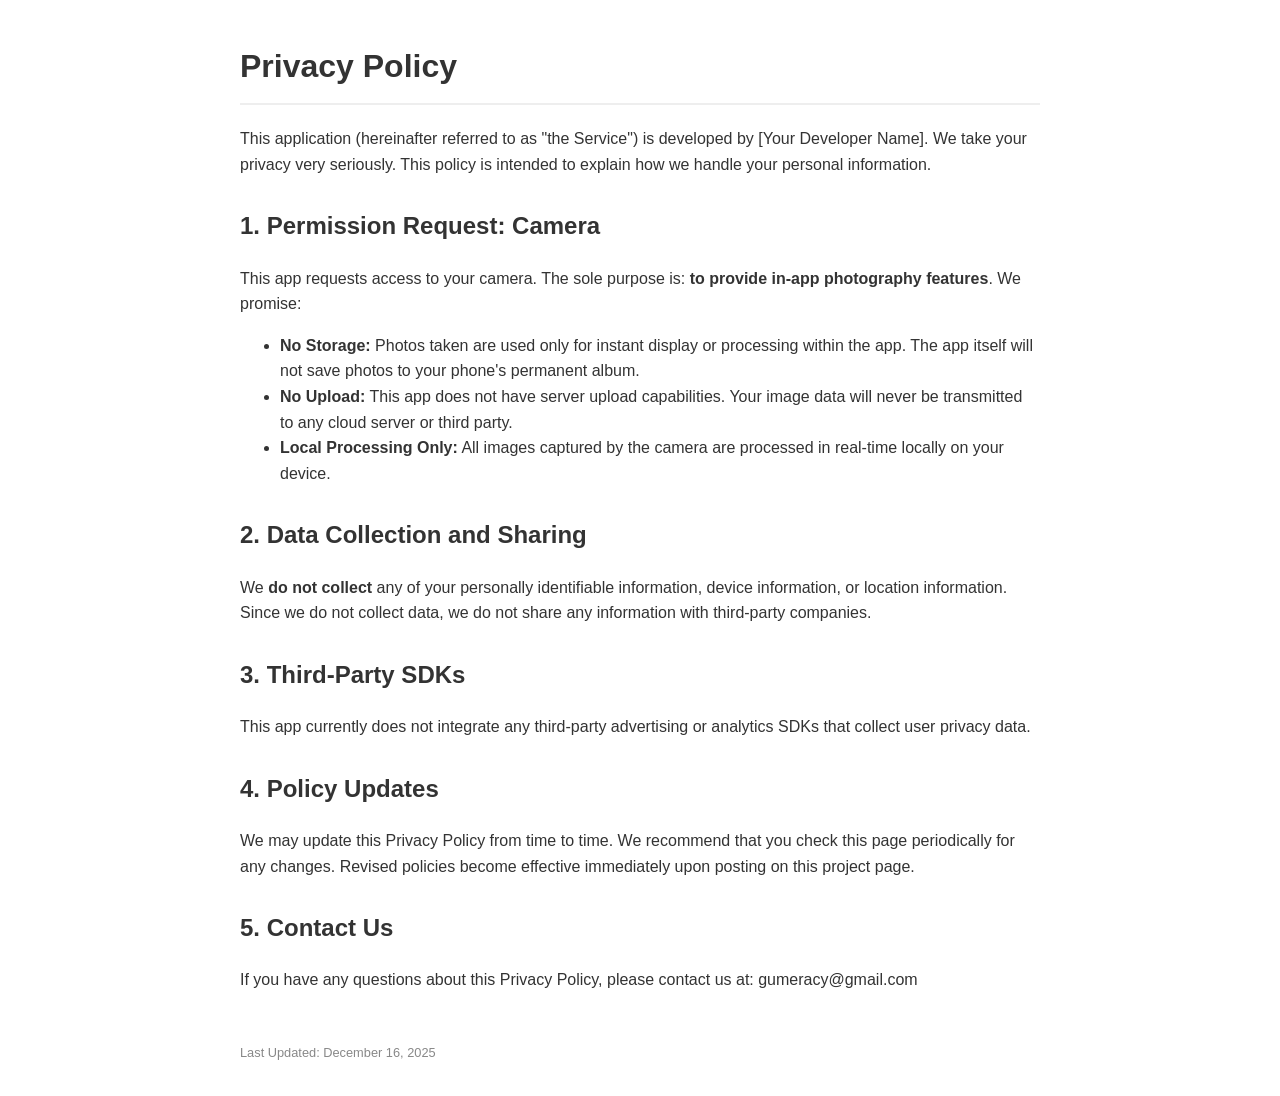
==== index.html @ b4eea62b "rename html" ====
<!DOCTYPE html>
<html lang="en">
<head>
    <meta charset="UTF-8">
    <meta name="viewport" content="width=device-width, initial-scale=1.0">
    <title>Privacy Policy - Photo Luck</title>
    <style>
        body { font-family: sans-serif; line-height: 1.6; padding: 20px; max-width: 800px; margin: 0 auto; color: #333; }
        h1 { border-bottom: 2px solid #eee; padding-bottom: 10px; }
        h2 { margin-top: 30px; }
    </style>
</head>
<body>
    <h1>Privacy Policy</h1>
    <p>This application (hereinafter referred to as "the Service") is developed by [Your Developer Name]. We take your privacy very seriously. This policy is intended to explain how we handle your personal information.</p>

    <h2>1. Permission Request: Camera</h2>
    <p>This app requests access to your camera. The sole purpose is: <strong>to provide in-app photography features</strong>. We promise:</p>
    <ul>
        <li><strong>No Storage:</strong> Photos taken are used only for instant display or processing within the app. The app itself will not save photos to your phone's permanent album.</li>
        <li><strong>No Upload:</strong> This app does not have server upload capabilities. Your image data will never be transmitted to any cloud server or third party.</li>
        <li><strong>Local Processing Only:</strong> All images captured by the camera are processed in real-time locally on your device.</li>
    </ul>

    <h2>2. Data Collection and Sharing</h2>
    <p>We <strong>do not collect</strong> any of your personally identifiable information, device information, or location information. Since we do not collect data, we do not share any information with third-party companies.</p>

    <h2>3. Third-Party SDKs</h2>
    <p>This app currently does not integrate any third-party advertising or analytics SDKs that collect user privacy data.</p>

    <h2>4. Policy Updates</h2>
    <p>We may update this Privacy Policy from time to time. We recommend that you check this page periodically for any changes. Revised policies become effective immediately upon posting on this project page.</p>

    <h2>5. Contact Us</h2>
    <p>If you have any questions about this Privacy Policy, please contact us at: gumeracy@gmail.com</p>

    <p style="margin-top: 50px; font-size: 0.8em; color: #888;">Last Updated: December 16, 2025</p>
</body>
</html>
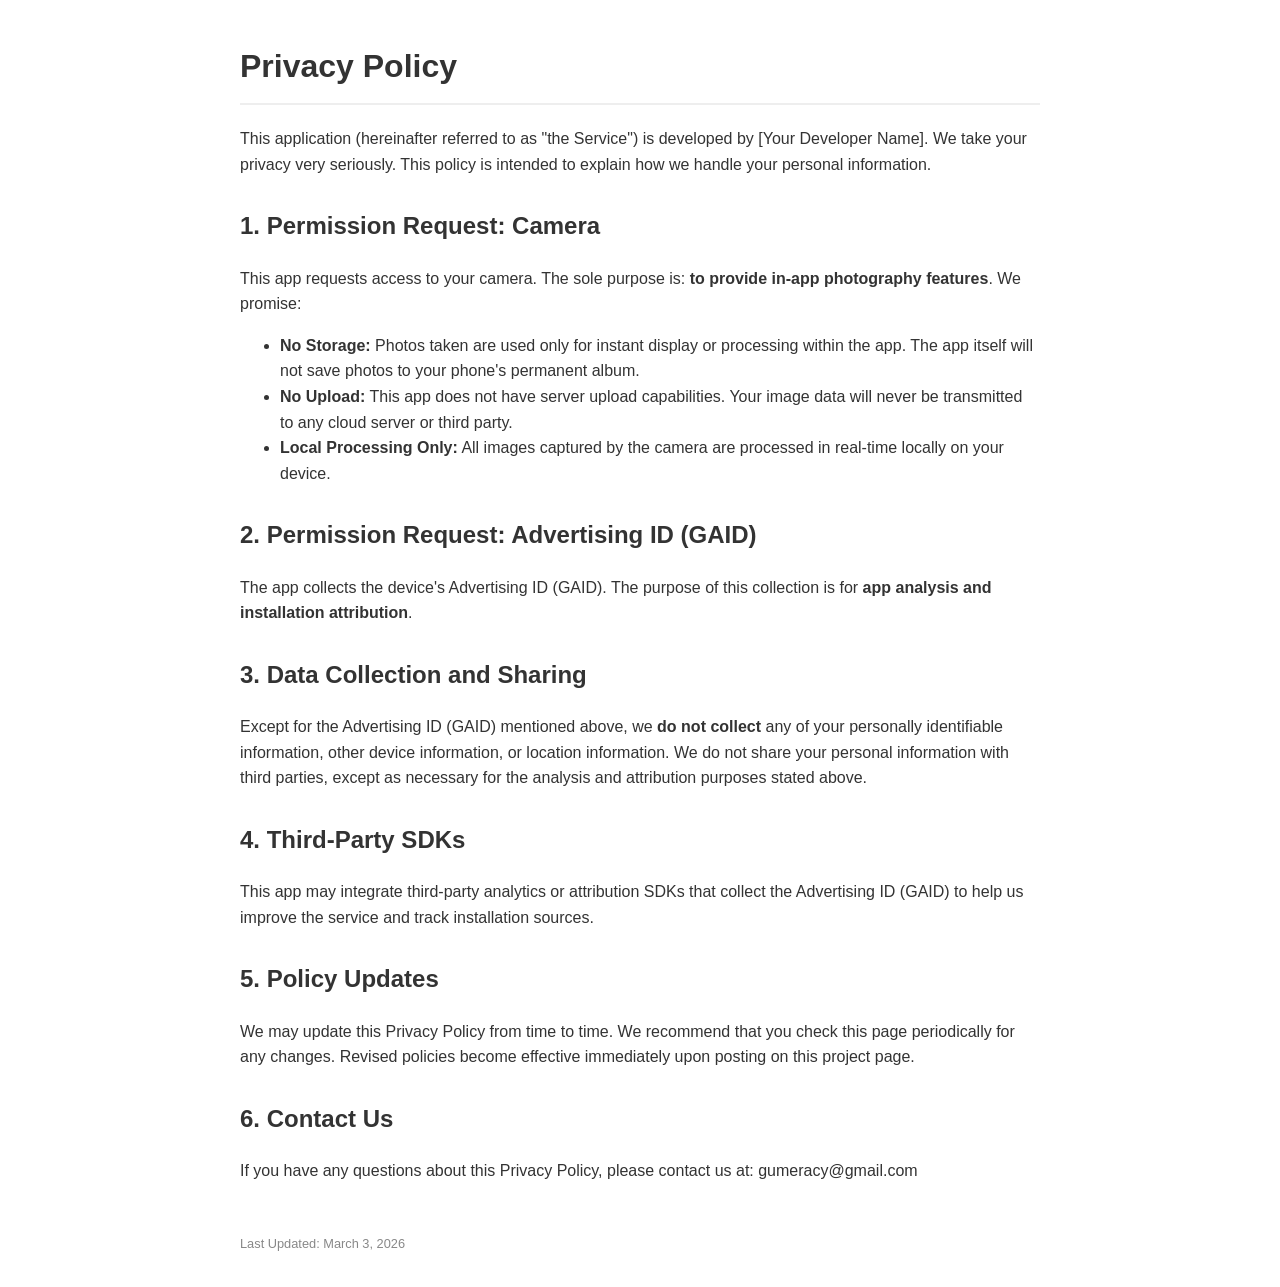
==== commit 76a7a6d9: "update permission info" ====
--- a/index.html
+++ b/index.html
@@ -22,18 +22,21 @@
         <li><strong>Local Processing Only:</strong> All images captured by the camera are processed in real-time locally on your device.</li>
     </ul>
 
-    <h2>2. Data Collection and Sharing</h2>
-    <p>We <strong>do not collect</strong> any of your personally identifiable information, device information, or location information. Since we do not collect data, we do not share any information with third-party companies.</p>
+    <h2>2. Permission Request: Advertising ID (GAID)</h2>
+    <p>The app collects the device's Advertising ID (GAID). The purpose of this collection is for <strong>app analysis and installation attribution</strong>.</p>
 
-    <h2>3. Third-Party SDKs</h2>
-    <p>This app currently does not integrate any third-party advertising or analytics SDKs that collect user privacy data.</p>
+    <h2>3. Data Collection and Sharing</h2>
+    <p>Except for the Advertising ID (GAID) mentioned above, we <strong>do not collect</strong> any of your personally identifiable information, other device information, or location information. We do not share your personal information with third parties, except as necessary for the analysis and attribution purposes stated above.</p>
 
-    <h2>4. Policy Updates</h2>
+    <h2>4. Third-Party SDKs</h2>
+    <p>This app may integrate third-party analytics or attribution SDKs that collect the Advertising ID (GAID) to help us improve the service and track installation sources.</p>
+
+    <h2>5. Policy Updates</h2>
     <p>We may update this Privacy Policy from time to time. We recommend that you check this page periodically for any changes. Revised policies become effective immediately upon posting on this project page.</p>
 
-    <h2>5. Contact Us</h2>
+    <h2>6. Contact Us</h2>
     <p>If you have any questions about this Privacy Policy, please contact us at: gumeracy@gmail.com</p>
 
-    <p style="margin-top: 50px; font-size: 0.8em; color: #888;">Last Updated: December 16, 2025</p>
+    <p style="margin-top: 50px; font-size: 0.8em; color: #888;">Last Updated: March 3, 2026</p>
 </body>
 </html>
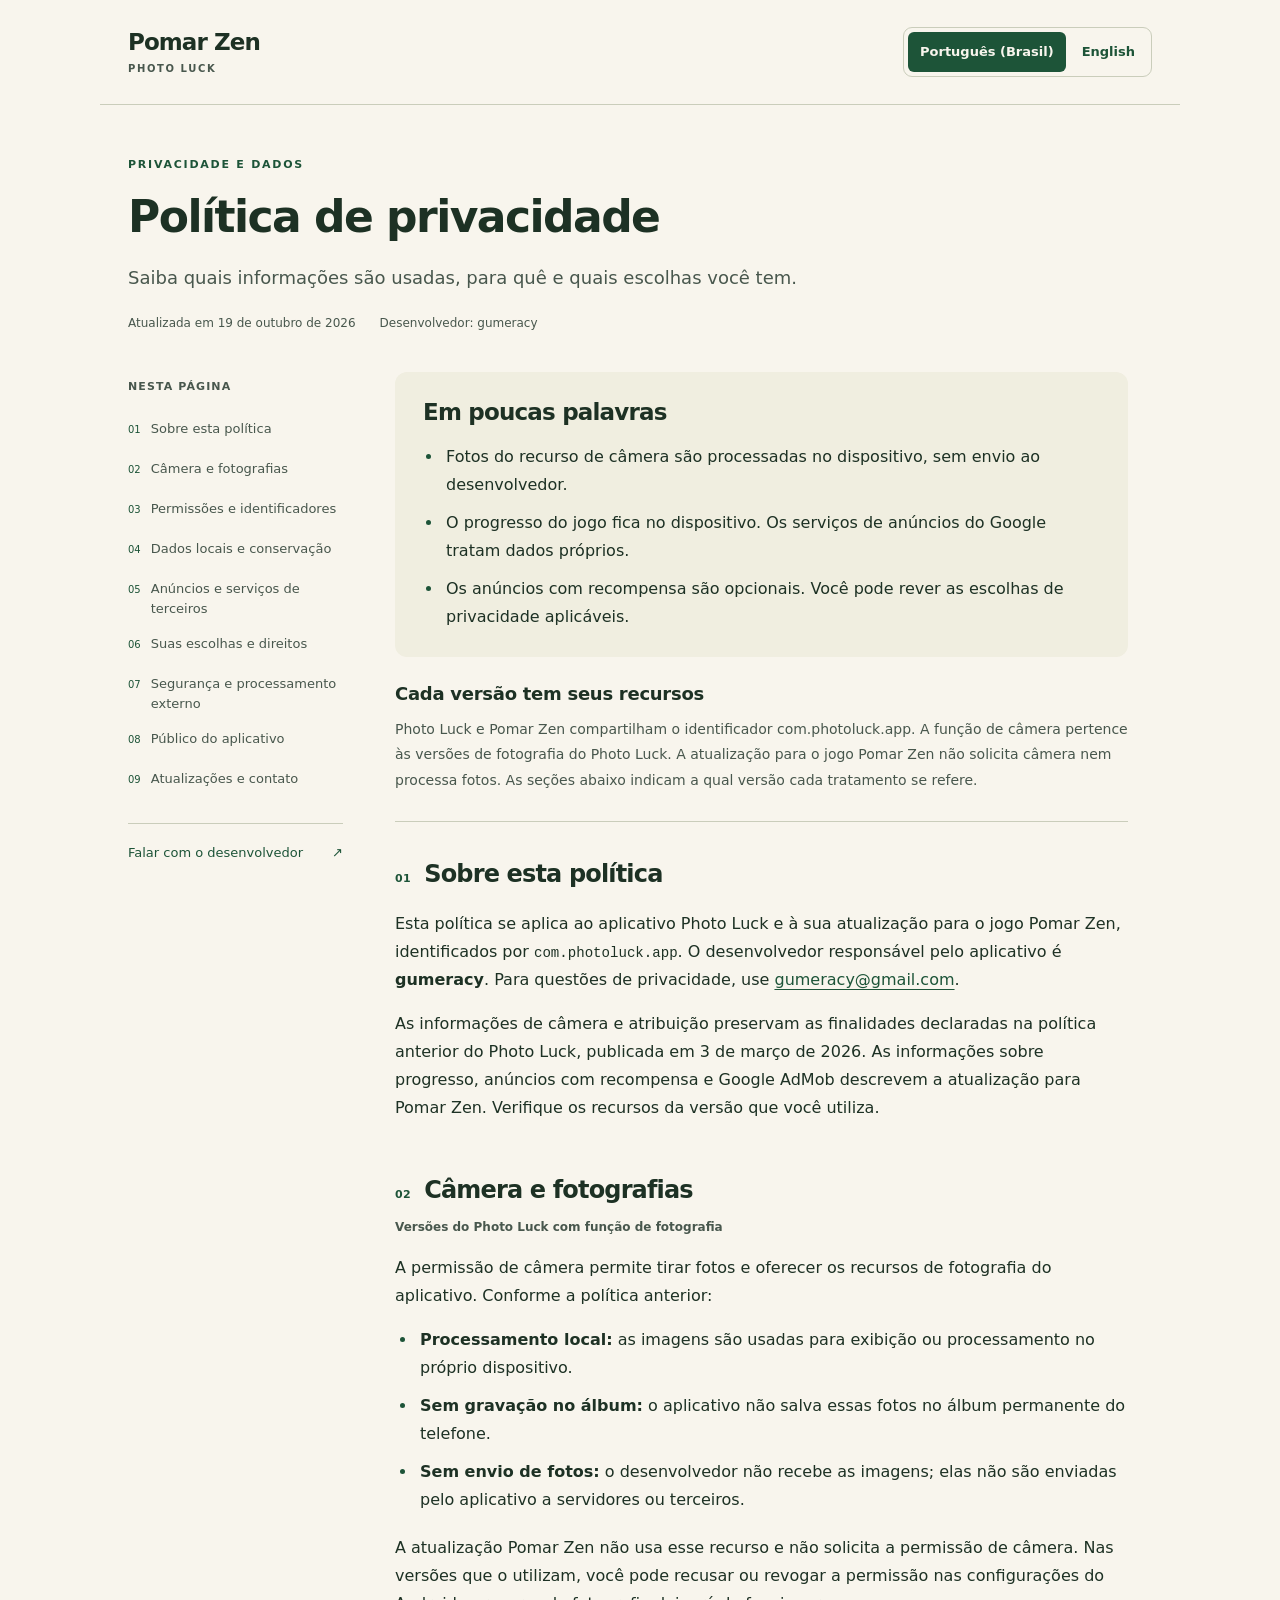
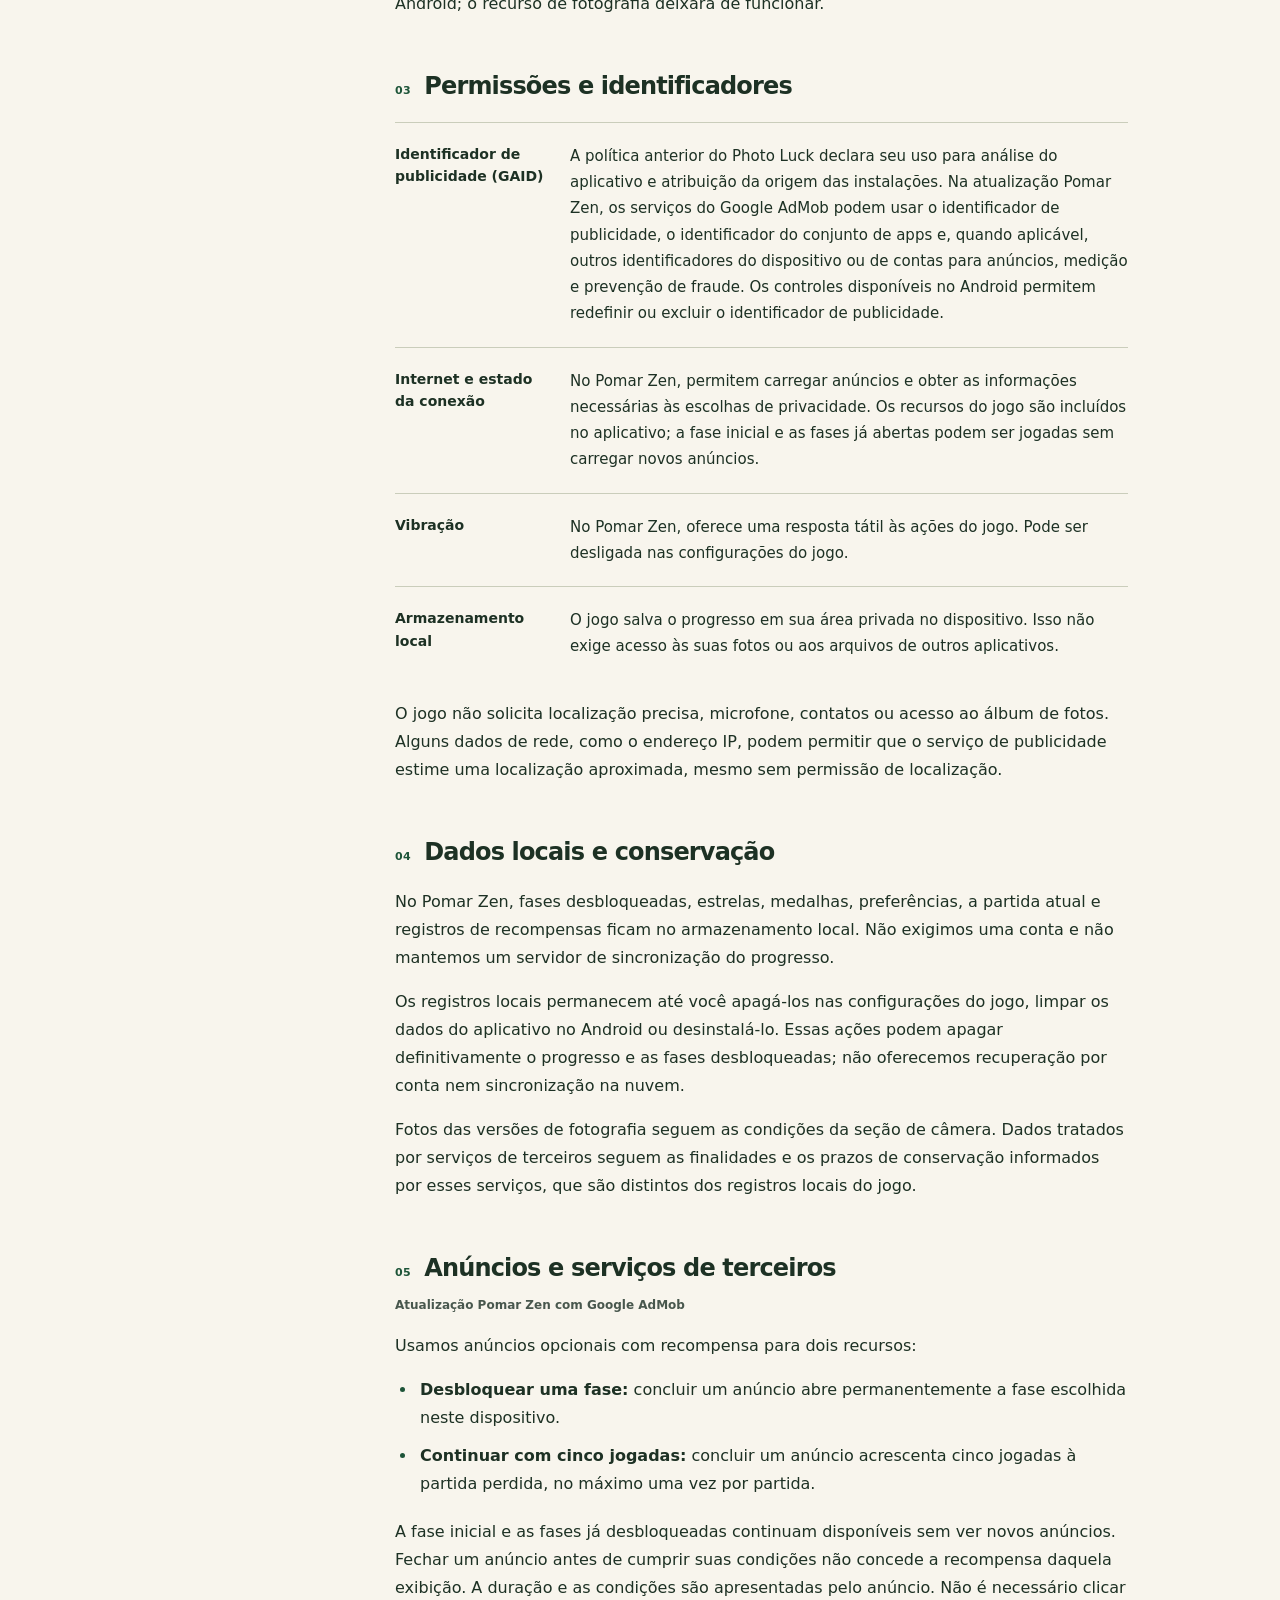
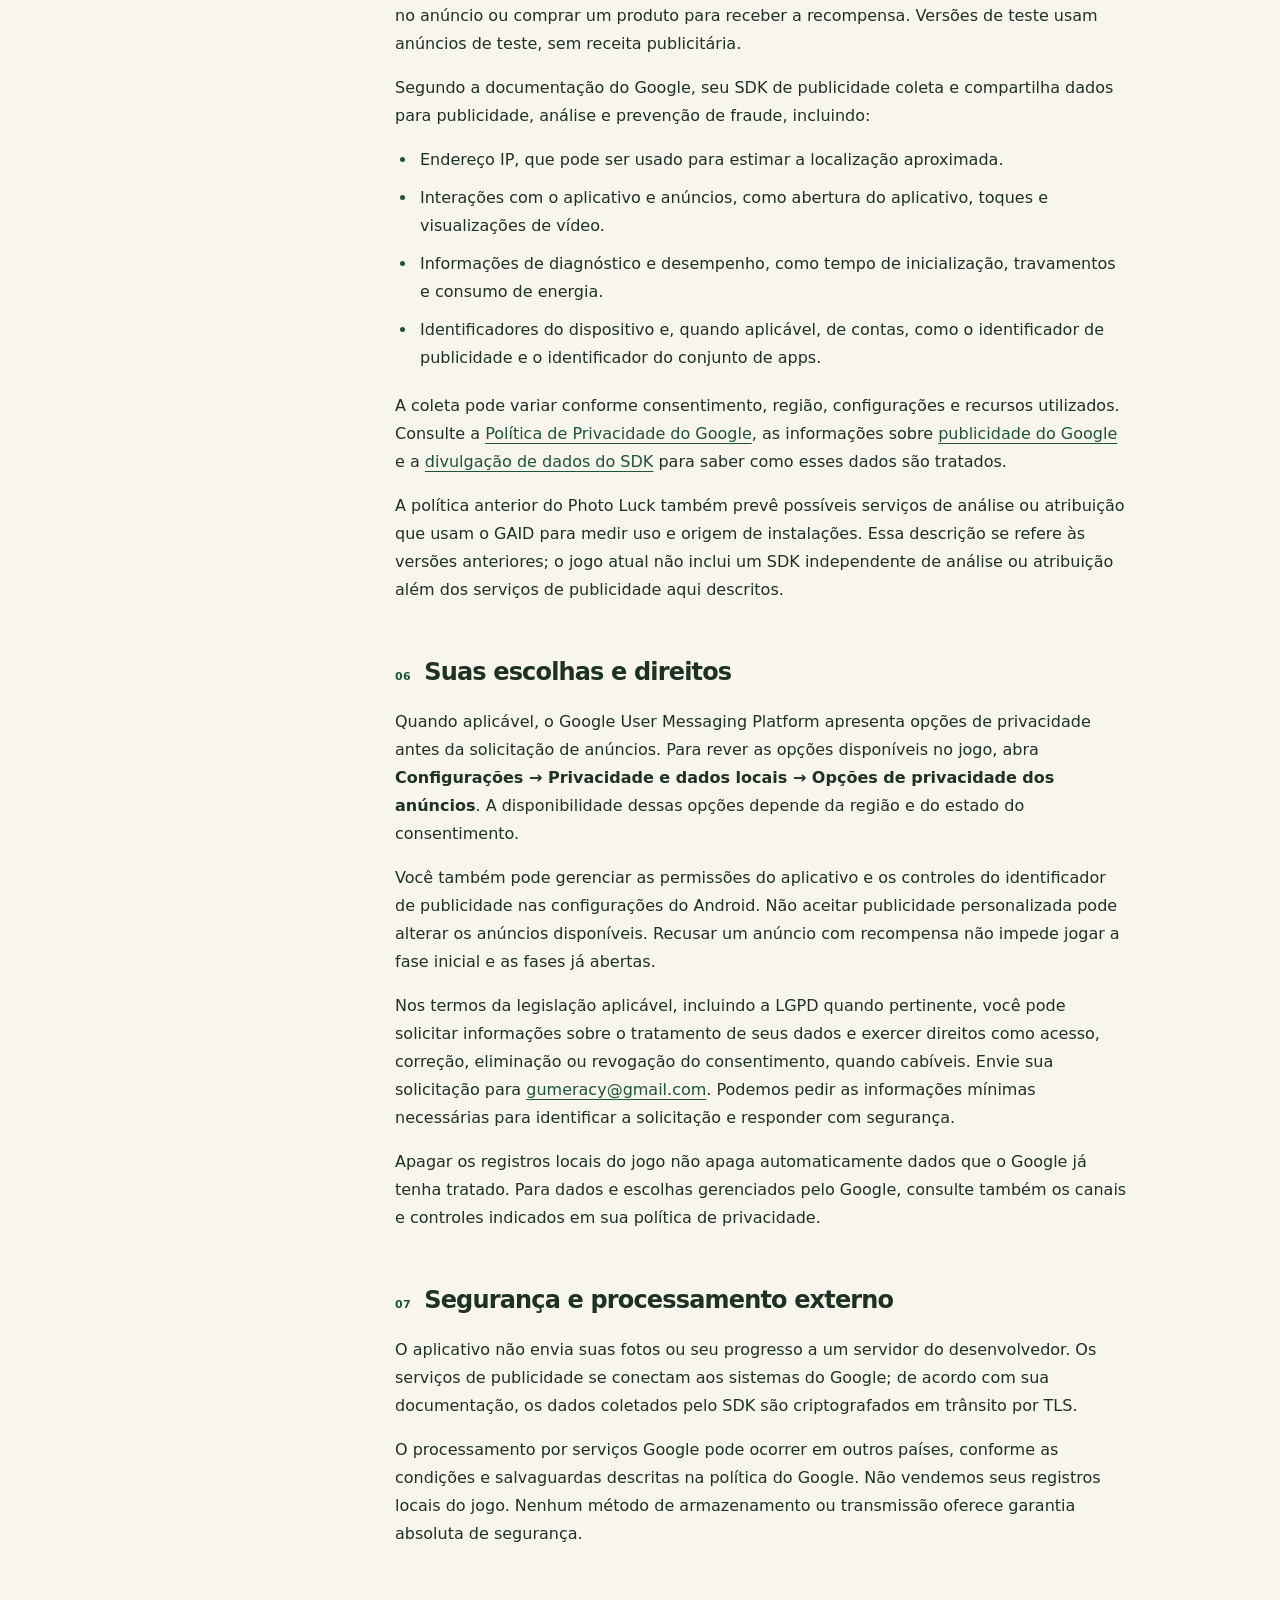
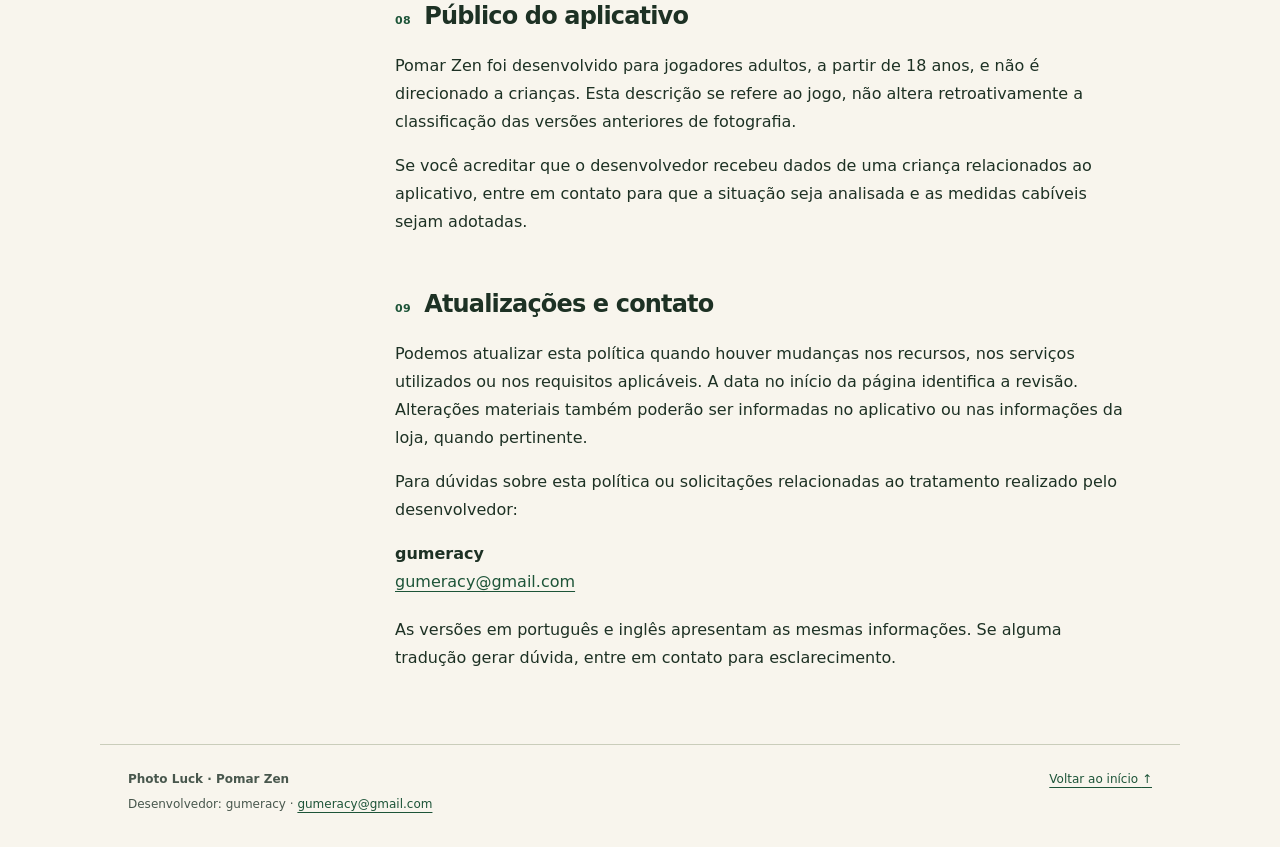
==== commit b4aa4859: "Add privacy policy and ads configuration files - Created new `app-ads.txt` file for ad configuration" ====
--- a/index.html
+++ b/index.html
@@ -1,42 +1,34 @@
-<!DOCTYPE html>
-<html lang="en">
+<!doctype html>
+<html lang="pt-BR">
 <head>
-    <meta charset="UTF-8">
-    <meta name="viewport" content="width=device-width, initial-scale=1.0">
-    <title>Privacy Policy - Photo Luck</title>
-    <style>
-        body { font-family: sans-serif; line-height: 1.6; padding: 20px; max-width: 800px; margin: 0 auto; color: #333; }
-        h1 { border-bottom: 2px solid #eee; padding-bottom: 10px; }
-        h2 { margin-top: 30px; }
-    </style>
+<meta charset="utf-8">
+<meta name="viewport" content="width=device-width, initial-scale=1">
+<meta name="description" content="Privacidade do Photo Luck e do Pomar Zen: câmera, identificadores de publicidade, anúncios com recompensa e suas escolhas.">
+<meta name="color-scheme" content="light">
+<title>Política de privacidade · Photo Luck / Pomar Zen</title>
+<link rel="alternate" hreflang="pt-BR" href="index.html">
+<link rel="alternate" hreflang="en" href="en.html">
+<link rel="alternate" hreflang="x-default" href="index.html">
+<link rel="stylesheet" href="policy.css">
 </head>
-<body>
-    <h1>Privacy Policy</h1>
-    <p>This application (hereinafter referred to as "the Service") is developed by [Your Developer Name]. We take your privacy very seriously. This policy is intended to explain how we handle your personal information.</p>
-
-    <h2>1. Permission Request: Camera</h2>
-    <p>This app requests access to your camera. The sole purpose is: <strong>to provide in-app photography features</strong>. We promise:</p>
-    <ul>
-        <li><strong>No Storage:</strong> Photos taken are used only for instant display or processing within the app. The app itself will not save photos to your phone's permanent album.</li>
-        <li><strong>No Upload:</strong> This app does not have server upload capabilities. Your image data will never be transmitted to any cloud server or third party.</li>
-        <li><strong>Local Processing Only:</strong> All images captured by the camera are processed in real-time locally on your device.</li>
-    </ul>
-
-    <h2>2. Permission Request: Advertising ID (GAID)</h2>
-    <p>The app collects the device's Advertising ID (GAID). The purpose of this collection is for <strong>app analysis and installation attribution</strong>.</p>
-
-    <h2>3. Data Collection and Sharing</h2>
-    <p>Except for the Advertising ID (GAID) mentioned above, we <strong>do not collect</strong> any of your personally identifiable information, other device information, or location information. We do not share your personal information with third parties, except as necessary for the analysis and attribution purposes stated above.</p>
-
-    <h2>4. Third-Party SDKs</h2>
-    <p>This app may integrate third-party analytics or attribution SDKs that collect the Advertising ID (GAID) to help us improve the service and track installation sources.</p>
-
-    <h2>5. Policy Updates</h2>
-    <p>We may update this Privacy Policy from time to time. We recommend that you check this page periodically for any changes. Revised policies become effective immediately upon posting on this project page.</p>
-
-    <h2>6. Contact Us</h2>
-    <p>If you have any questions about this Privacy Policy, please contact us at: gumeracy@gmail.com</p>
-
-    <p style="margin-top: 50px; font-size: 0.8em; color: #888;">Last Updated: March 3, 2026</p>
+<body id="inicio">
+<a class="skip-link" href="#conteudo">Ir para o conteúdo</a>
+<header class="site-header"><a class="brand" href="index.html">Pomar Zen<span>PHOTO LUCK</span></a><nav class="language-switch" aria-label="Idioma da página"><a href="index.html" lang="pt-BR" hreflang="pt-BR" aria-current="page">Português (Brasil)</a><a href="en.html" lang="en" hreflang="en">English</a></nav></header>
+<main id="conteudo" tabindex="-1">
+<div class="page-heading"><p class="eyebrow">PRIVACIDADE E DADOS</p><h1>Política de privacidade</h1><p class="intro">Saiba quais informações são usadas, para quê e quais escolhas você tem.</p><p class="revision"><time datetime="2026-10-19">Atualizada em 19 de outubro de 2026</time><span>Desenvolvedor: gumeracy</span></p></div>
+<div class="reading-layout"><aside class="contents"><nav aria-label="Nesta página"><p class="contents-title">Nesta página</p><a href="#sobre"><span>01</span>Sobre esta política</a><a href="#camera"><span>02</span>Câmera e fotografias</a><a href="#permissoes"><span>03</span>Permissões e identificadores</a><a href="#dados"><span>04</span>Dados locais e conservação</a><a href="#anuncios"><span>05</span>Anúncios e serviços de terceiros</a><a href="#escolhas"><span>06</span>Suas escolhas e direitos</a><a href="#seguranca"><span>07</span>Segurança e processamento externo</a><a href="#publico"><span>08</span>Público do aplicativo</a><a href="#contato"><span>09</span>Atualizações e contato</a></nav><a class="contact-link" href="mailto:gumeracy@gmail.com">Falar com o desenvolvedor <span aria-hidden="true">↗</span></a></aside>
+<article class="policy" aria-label="Política de privacidade"><div class="summary"><h2>Em poucas palavras</h2><ul><li>Fotos do recurso de câmera são processadas no dispositivo, sem envio ao desenvolvedor.</li><li>O progresso do jogo fica no dispositivo. Os serviços de anúncios do Google tratam dados próprios.</li><li>Os anúncios com recompensa são opcionais. Você pode rever as escolhas de privacidade aplicáveis.</li></ul></div><div class="version-note"><h2>Cada versão tem seus recursos</h2><p>Photo Luck e Pomar Zen compartilham o identificador com.photoluck.app. A função de câmera pertence às versões de fotografia do Photo Luck. A atualização para o jogo Pomar Zen não solicita câmera nem processa fotos. As seções abaixo indicam a qual versão cada tratamento se refere.</p></div>
+<section id="sobre" aria-labelledby="sobre-title"><h2 id="sobre-title"><span class="section-number">01</span>Sobre esta política</h2><p>Esta política se aplica ao aplicativo Photo Luck e à sua atualização para o jogo Pomar Zen, identificados por <code>com.photoluck.app</code>. O desenvolvedor responsável pelo aplicativo é <strong>gumeracy</strong>. Para questões de privacidade, use <a href="mailto:gumeracy@gmail.com">gumeracy@gmail.com</a>.</p><p>As informações de câmera e atribuição preservam as finalidades declaradas na política anterior do Photo Luck, publicada em 3 de março de 2026. As informações sobre progresso, anúncios com recompensa e Google AdMob descrevem a atualização para Pomar Zen. Verifique os recursos da versão que você utiliza.</p></section>
+<section id="camera" aria-labelledby="camera-title"><h2 id="camera-title"><span class="section-number">02</span>Câmera e fotografias</h2><p class="section-note">Versões do Photo Luck com função de fotografia</p><p>A permissão de câmera permite tirar fotos e oferecer os recursos de fotografia do aplicativo. Conforme a política anterior:</p><ul><li><strong>Processamento local:</strong> as imagens são usadas para exibição ou processamento no próprio dispositivo.</li><li><strong>Sem gravação no álbum:</strong> o aplicativo não salva essas fotos no álbum permanente do telefone.</li><li><strong>Sem envio de fotos:</strong> o desenvolvedor não recebe as imagens; elas não são enviadas pelo aplicativo a servidores ou terceiros.</li></ul><p>A atualização Pomar Zen não usa esse recurso e não solicita a permissão de câmera. Nas versões que o utilizam, você pode recusar ou revogar a permissão nas configurações do Android; o recurso de fotografia deixará de funcionar.</p></section>
+<section id="permissoes" aria-labelledby="permissoes-title"><h2 id="permissoes-title"><span class="section-number">03</span>Permissões e identificadores</h2><dl class="permission-list"><div><dt>Identificador de publicidade (GAID)</dt><dd>A política anterior do Photo Luck declara seu uso para análise do aplicativo e atribuição da origem das instalações. Na atualização Pomar Zen, os serviços do Google AdMob podem usar o identificador de publicidade, o identificador do conjunto de apps e, quando aplicável, outros identificadores do dispositivo ou de contas para anúncios, medição e prevenção de fraude. Os controles disponíveis no Android permitem redefinir ou excluir o identificador de publicidade.</dd></div><div><dt>Internet e estado da conexão</dt><dd>No Pomar Zen, permitem carregar anúncios e obter as informações necessárias às escolhas de privacidade. Os recursos do jogo são incluídos no aplicativo; a fase inicial e as fases já abertas podem ser jogadas sem carregar novos anúncios.</dd></div><div><dt>Vibração</dt><dd>No Pomar Zen, oferece uma resposta tátil às ações do jogo. Pode ser desligada nas configurações do jogo.</dd></div><div><dt>Armazenamento local</dt><dd>O jogo salva o progresso em sua área privada no dispositivo. Isso não exige acesso às suas fotos ou aos arquivos de outros aplicativos.</dd></div></dl><p>O jogo não solicita localização precisa, microfone, contatos ou acesso ao álbum de fotos. Alguns dados de rede, como o endereço IP, podem permitir que o serviço de publicidade estime uma localização aproximada, mesmo sem permissão de localização.</p></section>
+<section id="dados" aria-labelledby="dados-title"><h2 id="dados-title"><span class="section-number">04</span>Dados locais e conservação</h2><p>No Pomar Zen, fases desbloqueadas, estrelas, medalhas, preferências, a partida atual e registros de recompensas ficam no armazenamento local. Não exigimos uma conta e não mantemos um servidor de sincronização do progresso.</p><p>Os registros locais permanecem até você apagá-los nas configurações do jogo, limpar os dados do aplicativo no Android ou desinstalá-lo. Essas ações podem apagar definitivamente o progresso e as fases desbloqueadas; não oferecemos recuperação por conta nem sincronização na nuvem.</p><p>Fotos das versões de fotografia seguem as condições da seção de câmera. Dados tratados por serviços de terceiros seguem as finalidades e os prazos de conservação informados por esses serviços, que são distintos dos registros locais do jogo.</p></section>
+<section id="anuncios" aria-labelledby="anuncios-title"><h2 id="anuncios-title"><span class="section-number">05</span>Anúncios e serviços de terceiros</h2><p class="section-note">Atualização Pomar Zen com Google AdMob</p><p>Usamos anúncios opcionais com recompensa para dois recursos:</p><ul><li><strong>Desbloquear uma fase:</strong> concluir um anúncio abre permanentemente a fase escolhida neste dispositivo.</li><li><strong>Continuar com cinco jogadas:</strong> concluir um anúncio acrescenta cinco jogadas à partida perdida, no máximo uma vez por partida.</li></ul><p>A fase inicial e as fases já desbloqueadas continuam disponíveis sem ver novos anúncios. Fechar um anúncio antes de cumprir suas condições não concede a recompensa daquela exibição. A duração e as condições são apresentadas pelo anúncio. Não é necessário clicar no anúncio ou comprar um produto para receber a recompensa. Versões de teste usam anúncios de teste, sem receita publicitária.</p><p>Segundo a documentação do Google, seu SDK de publicidade coleta e compartilha dados para publicidade, análise e prevenção de fraude, incluindo:</p><ul><li>Endereço IP, que pode ser usado para estimar a localização aproximada.</li><li>Interações com o aplicativo e anúncios, como abertura do aplicativo, toques e visualizações de vídeo.</li><li>Informações de diagnóstico e desempenho, como tempo de inicialização, travamentos e consumo de energia.</li><li>Identificadores do dispositivo e, quando aplicável, de contas, como o identificador de publicidade e o identificador do conjunto de apps.</li></ul><p>A coleta pode variar conforme consentimento, região, configurações e recursos utilizados. Consulte a <a href="https://policies.google.com/privacy">Política de Privacidade do Google</a>, as informações sobre <a href="https://policies.google.com/technologies/ads">publicidade do Google</a> e a <a href="https://developers.google.com/admob/android/next-gen/privacy/play-data-disclosure">divulgação de dados do SDK</a> para saber como esses dados são tratados.</p><p>A política anterior do Photo Luck também prevê possíveis serviços de análise ou atribuição que usam o GAID para medir uso e origem de instalações. Essa descrição se refere às versões anteriores; o jogo atual não inclui um SDK independente de análise ou atribuição além dos serviços de publicidade aqui descritos.</p></section>
+<section id="escolhas" aria-labelledby="escolhas-title"><h2 id="escolhas-title"><span class="section-number">06</span>Suas escolhas e direitos</h2><p>Quando aplicável, o Google User Messaging Platform apresenta opções de privacidade antes da solicitação de anúncios. Para rever as opções disponíveis no jogo, abra <strong>Configurações → Privacidade e dados locais → Opções de privacidade dos anúncios</strong>. A disponibilidade dessas opções depende da região e do estado do consentimento.</p><p>Você também pode gerenciar as permissões do aplicativo e os controles do identificador de publicidade nas configurações do Android. Não aceitar publicidade personalizada pode alterar os anúncios disponíveis. Recusar um anúncio com recompensa não impede jogar a fase inicial e as fases já abertas.</p><p>Nos termos da legislação aplicável, incluindo a LGPD quando pertinente, você pode solicitar informações sobre o tratamento de seus dados e exercer direitos como acesso, correção, eliminação ou revogação do consentimento, quando cabíveis. Envie sua solicitação para <a href="mailto:gumeracy@gmail.com">gumeracy@gmail.com</a>. Podemos pedir as informações mínimas necessárias para identificar a solicitação e responder com segurança.</p><p>Apagar os registros locais do jogo não apaga automaticamente dados que o Google já tenha tratado. Para dados e escolhas gerenciados pelo Google, consulte também os canais e controles indicados em sua política de privacidade.</p></section>
+<section id="seguranca" aria-labelledby="seguranca-title"><h2 id="seguranca-title"><span class="section-number">07</span>Segurança e processamento externo</h2><p>O aplicativo não envia suas fotos ou seu progresso a um servidor do desenvolvedor. Os serviços de publicidade se conectam aos sistemas do Google; de acordo com sua documentação, os dados coletados pelo SDK são criptografados em trânsito por TLS.</p><p>O processamento por serviços Google pode ocorrer em outros países, conforme as condições e salvaguardas descritas na política do Google. Não vendemos seus registros locais do jogo. Nenhum método de armazenamento ou transmissão oferece garantia absoluta de segurança.</p></section>
+<section id="publico" aria-labelledby="publico-title"><h2 id="publico-title"><span class="section-number">08</span>Público do aplicativo</h2><p>Pomar Zen foi desenvolvido para jogadores adultos, a partir de 18 anos, e não é direcionado a crianças. Esta descrição se refere ao jogo, não altera retroativamente a classificação das versões anteriores de fotografia.</p><p>Se você acreditar que o desenvolvedor recebeu dados de uma criança relacionados ao aplicativo, entre em contato para que a situação seja analisada e as medidas cabíveis sejam adotadas.</p></section>
+<section id="contato" aria-labelledby="contato-title"><h2 id="contato-title"><span class="section-number">09</span>Atualizações e contato</h2><p>Podemos atualizar esta política quando houver mudanças nos recursos, nos serviços utilizados ou nos requisitos aplicáveis. A data no início da página identifica a revisão. Alterações materiais também poderão ser informadas no aplicativo ou nas informações da loja, quando pertinente.</p><p>Para dúvidas sobre esta política ou solicitações relacionadas ao tratamento realizado pelo desenvolvedor:</p><address><strong>gumeracy</strong><br><a href="mailto:gumeracy@gmail.com">gumeracy@gmail.com</a></address><p>As versões em português e inglês apresentam as mesmas informações. Se alguma tradução gerar dúvida, entre em contato para esclarecimento.</p></section>
+</article></div>
+</main>
+<footer class="site-footer"><div><strong>Photo Luck · Pomar Zen</strong><span>Desenvolvedor: gumeracy · <a href="mailto:gumeracy@gmail.com">gumeracy@gmail.com</a></span></div><a href="#inicio">Voltar ao início <span aria-hidden="true">↑</span></a></footer>
 </body>
 </html>
--- a/policy.css
+++ b/policy.css
@@ -0,0 +1,12 @@
+:root{--paper:oklch(97% .011 91);--surface:oklch(94.6% .018 100);--ink:oklch(29% .035 155);--muted:oklch(44% .025 155);--green:oklch(40% .075 158);--line:oklch(84% .024 115);--focus:oklch(49% .10 158);--radius:12px;--page:1080px;color-scheme:light;font-family:-apple-system,BlinkMacSystemFont,"Segoe UI",system-ui,sans-serif;color:var(--ink);background:var(--paper);font-synthesis:none}
+*{box-sizing:border-box}body{margin:0;font-size:16px;line-height:1.75}a{color:var(--green);text-underline-offset:4px;text-decoration-thickness:1px}a:hover{text-decoration-thickness:2px}a:active{color:var(--ink)}a:focus-visible{outline:3px solid var(--focus);outline-offset:5px;border-radius:3px}p{margin:0 0 16px}ul{padding-left:22px;margin:12px 0 20px}li{padding-left:3px;margin-bottom:10px}li::marker{color:var(--green)}strong{font-weight:650}code{font-family:ui-monospace,SFMono-Regular,Consolas,monospace;font-size:.88em;overflow-wrap:anywhere}address{font-style:normal;margin:16px 0 20px}h1,h2{font-weight:650;letter-spacing:-.035em;line-height:1.25;margin:0}
+.skip-link{position:fixed;top:12px;left:16px;padding:10px 16px;background:var(--surface);transform:translateY(-150%);z-index:10}.skip-link:focus{transform:translateY(0)}
+.site-header,.site-footer,main{max-width:var(--page);margin:0 auto;padding-inline:28px}.site-header{display:flex;align-items:center;justify-content:space-between;gap:24px;padding-top:27px;padding-bottom:27px;border-bottom:1px solid var(--line)}.brand{display:flex;flex-direction:column;color:var(--ink);font-size:23px;font-weight:650;line-height:1.1;letter-spacing:-.04em;text-decoration:none}.brand span{margin-top:7px;font-size:10px;font-weight:550;letter-spacing:.16em;color:var(--muted)}.language-switch{display:flex;flex-wrap:wrap;gap:4px;padding:4px;border:1px solid var(--line);border-radius:9px}.language-switch a{font-size:13px;font-weight:550;text-decoration:none;padding:7px 12px;border-radius:6px;min-height:40px;display:flex;align-items:center}.language-switch a[aria-current]{background:var(--green);color:var(--paper)}.language-switch a:not([aria-current]):hover{background:var(--surface)}
+.page-heading{padding:50px 0 38px;max-width:740px}.eyebrow{font-size:11px;font-weight:650;letter-spacing:.16em;color:var(--green);margin-bottom:15px}h1{font-size:44px}.intro{color:var(--muted);font-size:18px;line-height:1.6;margin:20px 0}.revision{display:flex;flex-wrap:wrap;gap:5px 24px;font-size:12px;color:var(--muted);margin:0}
+.reading-layout{display:grid;grid-template-columns:215px minmax(0,1fr);gap:52px;padding-bottom:56px;align-items:start}.contents{position:sticky;top:24px;padding-top:5px}.contents-title{font-size:11px;text-transform:uppercase;letter-spacing:.10em;font-weight:650;margin-bottom:15px;color:var(--muted)}.contents nav>a{display:flex;align-items:baseline;gap:10px;padding:8px 0;color:var(--muted);text-decoration:none;font-size:13px;line-height:1.5;min-height:40px}.contents nav>a:hover{color:var(--green);text-decoration:underline}.contents nav>a span{font-size:10px;font-variant-numeric:tabular-nums;color:var(--green);flex-shrink:0}.contact-link{display:flex;justify-content:space-between;font-size:13px;margin-top:22px;padding-top:18px;border-top:1px solid var(--line);text-decoration:none}
+.policy{min-width:0;max-width:72ch}.summary{padding:26px 28px;background:var(--surface);border-radius:var(--radius)}.summary h2{font-size:23px;margin-bottom:16px}.summary ul{margin:0;padding-left:20px}.summary li:last-child{margin-bottom:0}.version-note{padding:26px 0 28px;border-bottom:1px solid var(--line)}.version-note h2{font-size:18px;letter-spacing:-.015em;margin-bottom:12px}.version-note p{margin:0;color:var(--muted);font-size:14px;line-height:1.8}.policy section{padding-top:37px;scroll-margin-top:22px}.policy section+section{margin-top:10px}.policy section h2{display:flex;align-items:baseline;gap:13px;font-size:24px;margin-bottom:21px}.section-number{font-size:11px;letter-spacing:.04em;color:var(--green);font-variant-numeric:tabular-nums;flex-shrink:0}.section-note{font-size:12px;color:var(--muted);font-weight:600;margin-top:-9px}.permission-list{margin:0 0 20px}.permission-list>div{display:grid;grid-template-columns:155px minmax(0,1fr);gap:20px;padding:20px 0;border-top:1px solid var(--line)}.permission-list dt{font-size:14px;font-weight:650;line-height:1.6}.permission-list dd{margin:0;font-size:15px;line-height:1.75}
+.site-footer{display:flex;justify-content:space-between;gap:24px;border-top:1px solid var(--line);padding-top:24px;padding-bottom:32px;font-size:12px;color:var(--muted)}.site-footer div{display:flex;flex-direction:column;gap:4px}.site-footer> a{flex-shrink:0}
+@media(max-width:820px){.reading-layout{grid-template-columns:175px minmax(0,1fr);gap:28px}.permission-list>div{grid-template-columns:1fr;gap:8px}.contents nav>a{font-size:12px}.page-heading{padding-top:40px}h1{font-size:38px}}
+@media(max-width:620px){.site-header,.site-footer,main{padding-inline:20px}.site-header{padding-top:20px;padding-bottom:20px;align-items:start;gap:12px}.brand{font-size:21px}.language-switch{gap:0;padding:3px}.language-switch a{font-size:11px;padding:5px 8px;min-height:36px}.brand span{font-size:9px}.page-heading{padding:34px 0 26px}h1{font-size:32px}.intro{font-size:16px;margin:15px 0}.revision{font-size:11px;flex-direction:column;gap:3px}.reading-layout{display:flex;flex-direction:column;gap:26px;padding-bottom:34px}.contents{position:static;width:100%;padding:0 0 20px;border-bottom:1px solid var(--line)}.contents nav{display:grid;grid-template-columns:1fr 1fr;column-gap:20px}.contents-title{grid-column:1/-1;margin-bottom:8px}.contents nav>a{padding:5px 0;min-height:38px;gap:7px}.contact-link{display:none}.summary{padding:22px 20px}.summary h2{font-size:21px}.policy section h2{font-size:22px;gap:10px}.policy section{padding-top:31px}.policy section+section{margin-top:5px}.version-note{padding-top:24px}.site-footer{flex-direction:column;gap:18px}.site-footer a{overflow-wrap:anywhere}.permission-list>div{padding:17px 0}body{line-height:1.7}}
+@media(max-width:360px){.site-header,.site-footer,main{padding-inline:16px}.site-header{flex-direction:column;gap:16px}.contents nav{column-gap:12px}.contents nav>a{font-size:11px}h1{font-size:30px}.summary{padding:20px 18px}}
+@media print{.skip-link,.language-switch,.contents,.site-footer>a{display:none}.site-header,main,.site-footer{max-width:none;padding-inline:0}.reading-layout{display:block}.page-heading{padding:25px 0}.policy{max-width:none}.summary{border:1px solid var(--line);background:transparent}.policy section{break-inside:auto}.policy h2{break-after:avoid}a{color:inherit}.site-header{padding-top:0}body{font-size:11pt;background:transparent}}
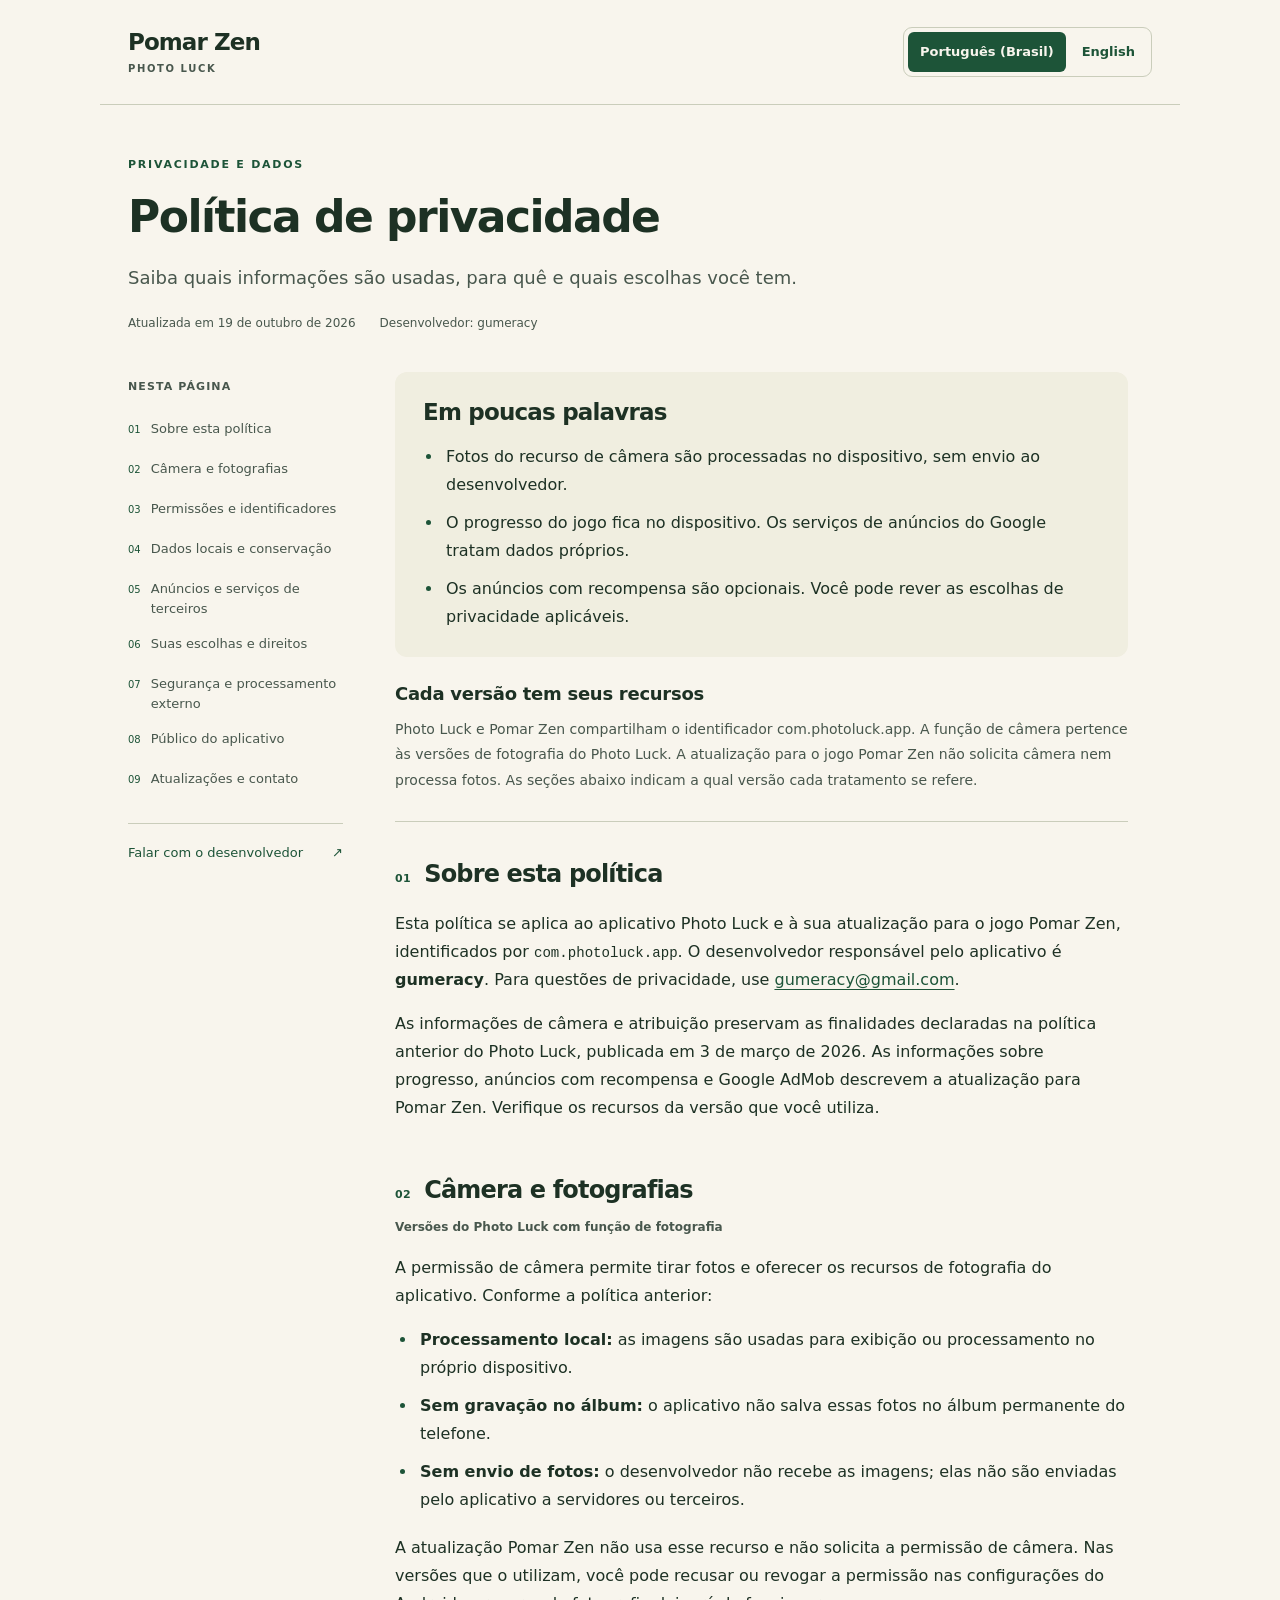
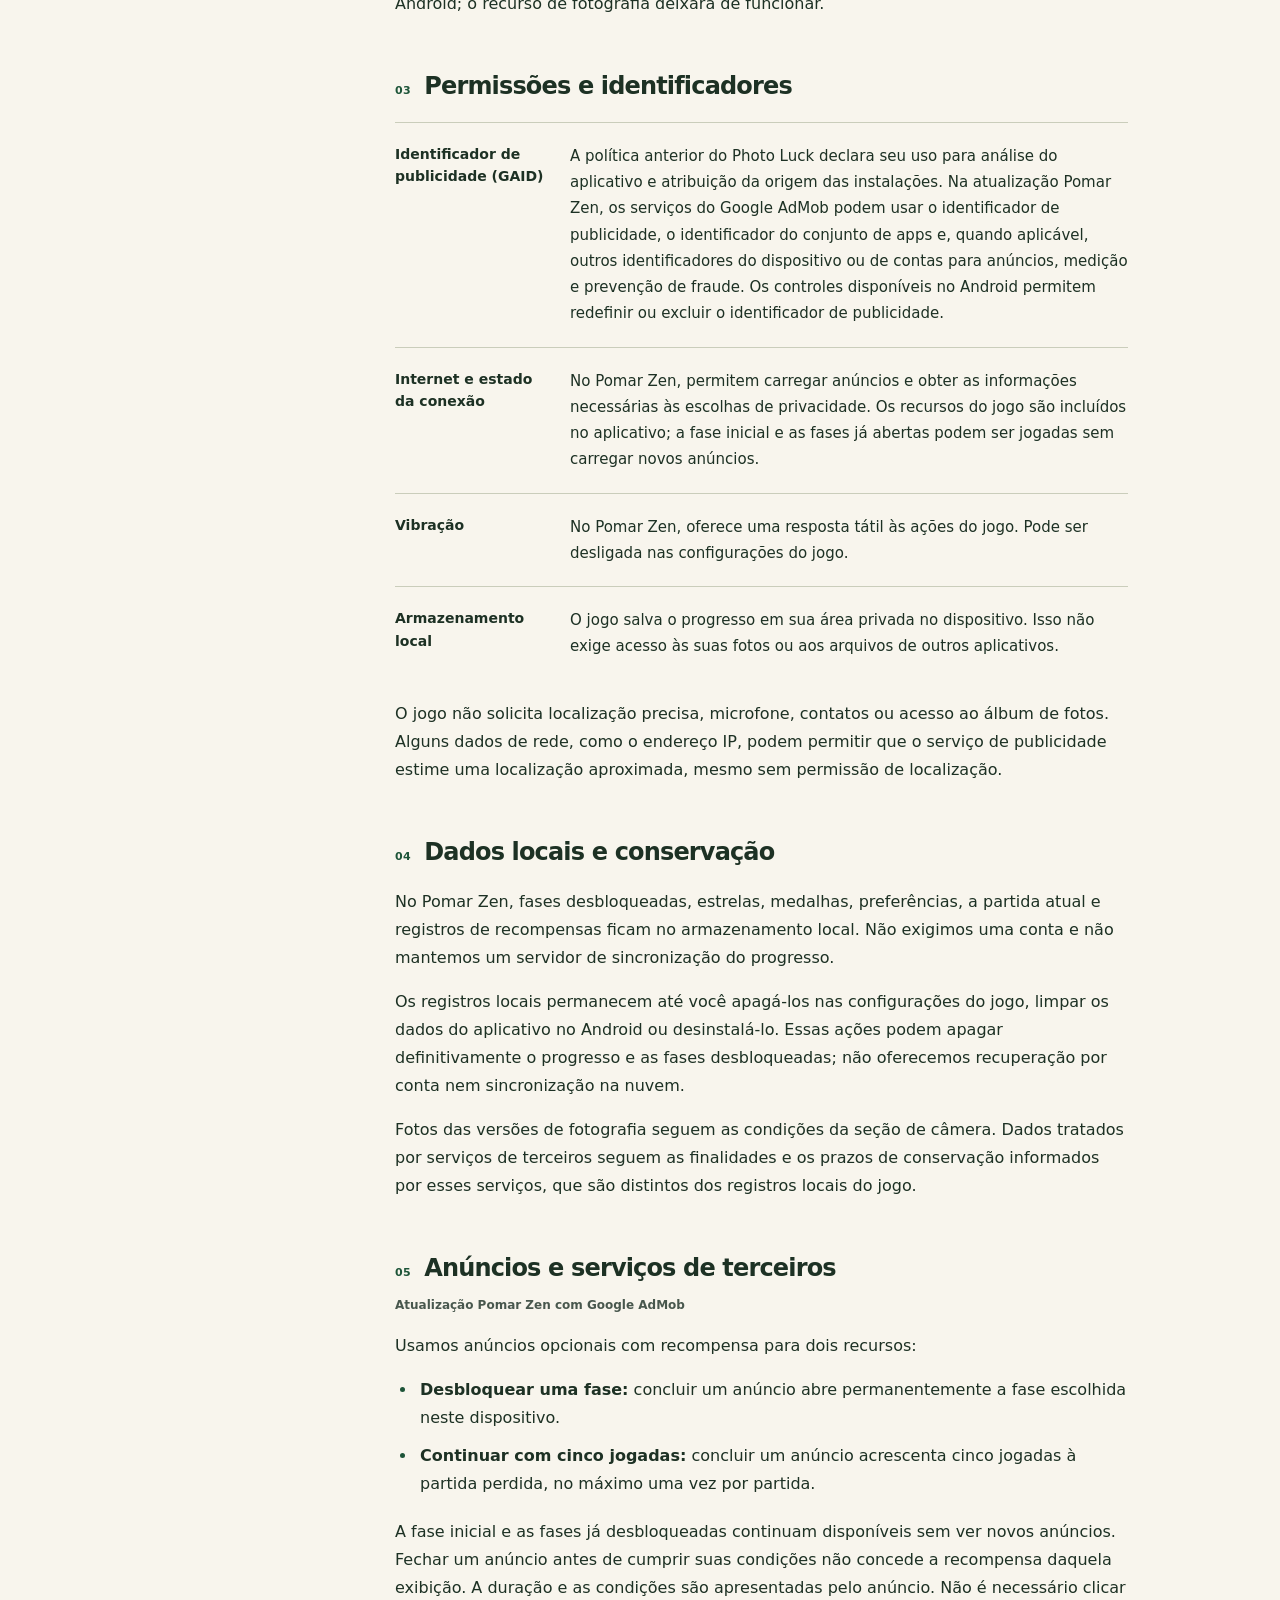
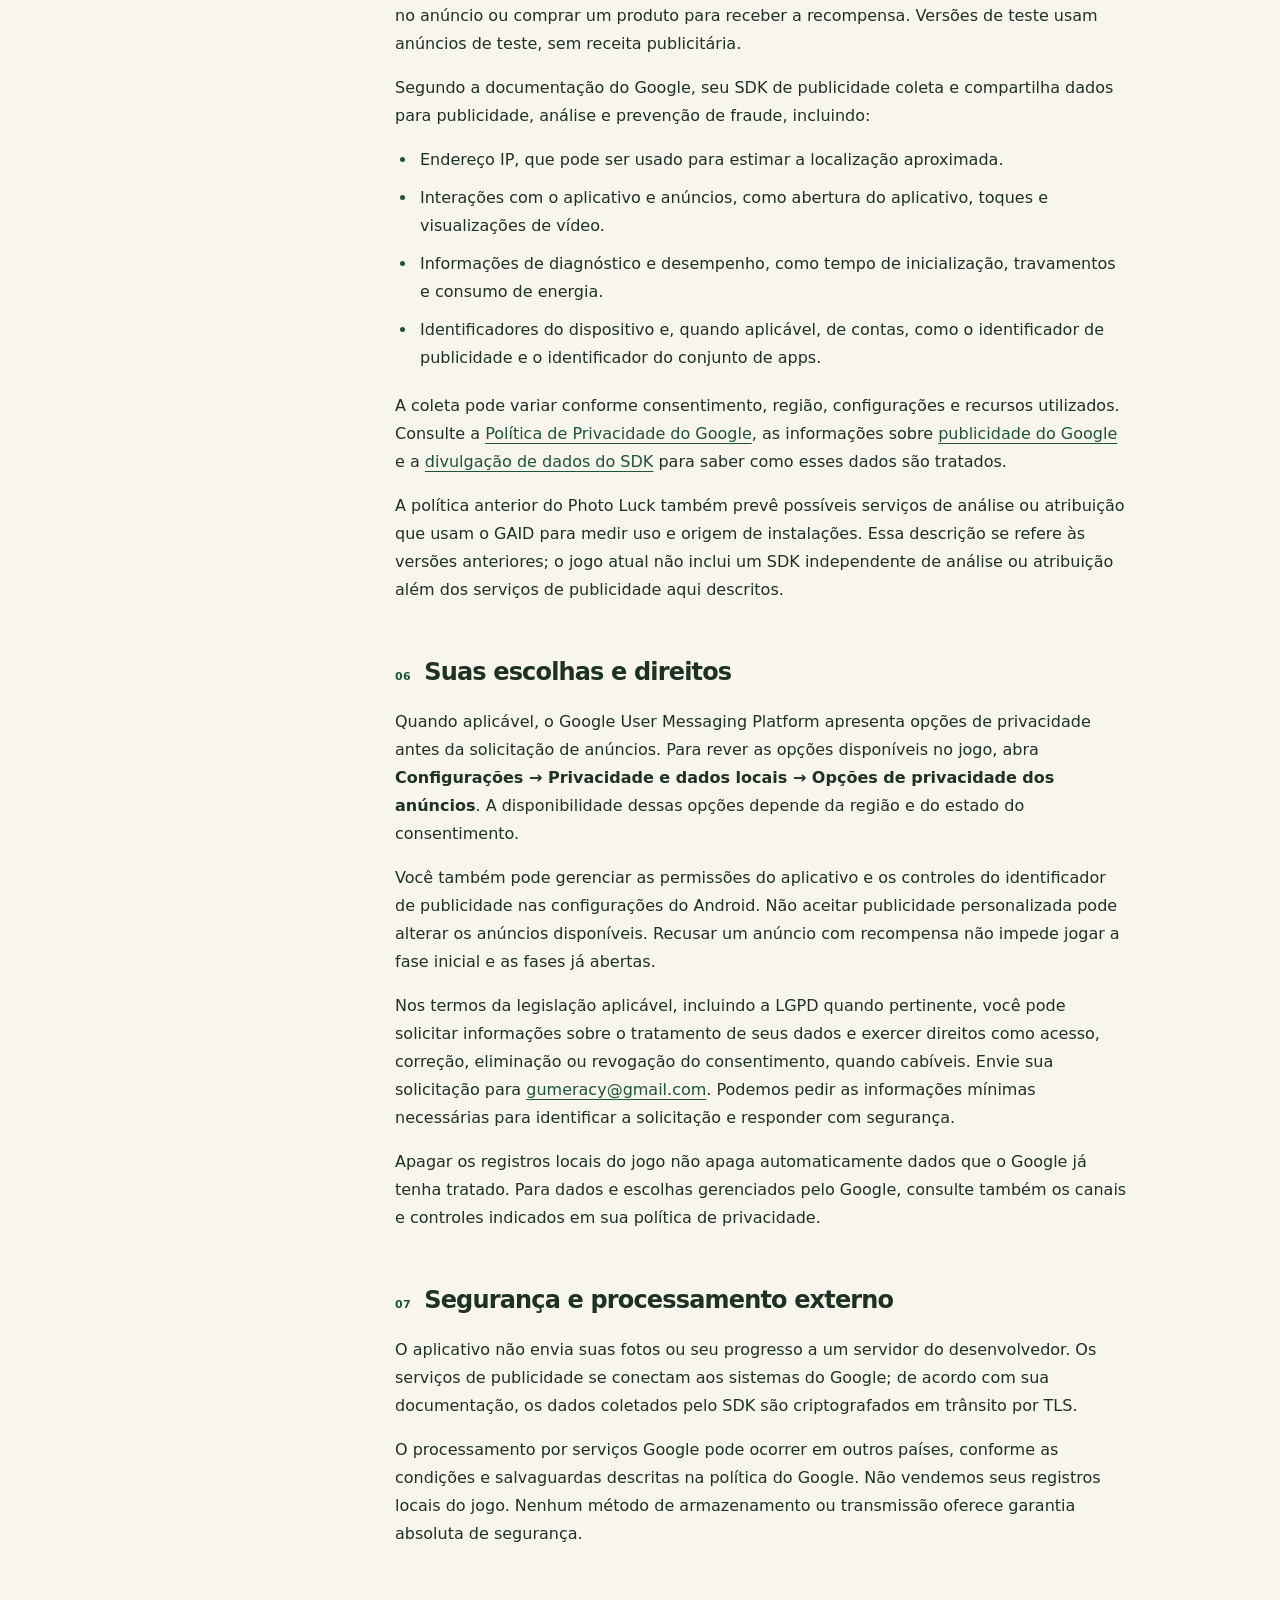
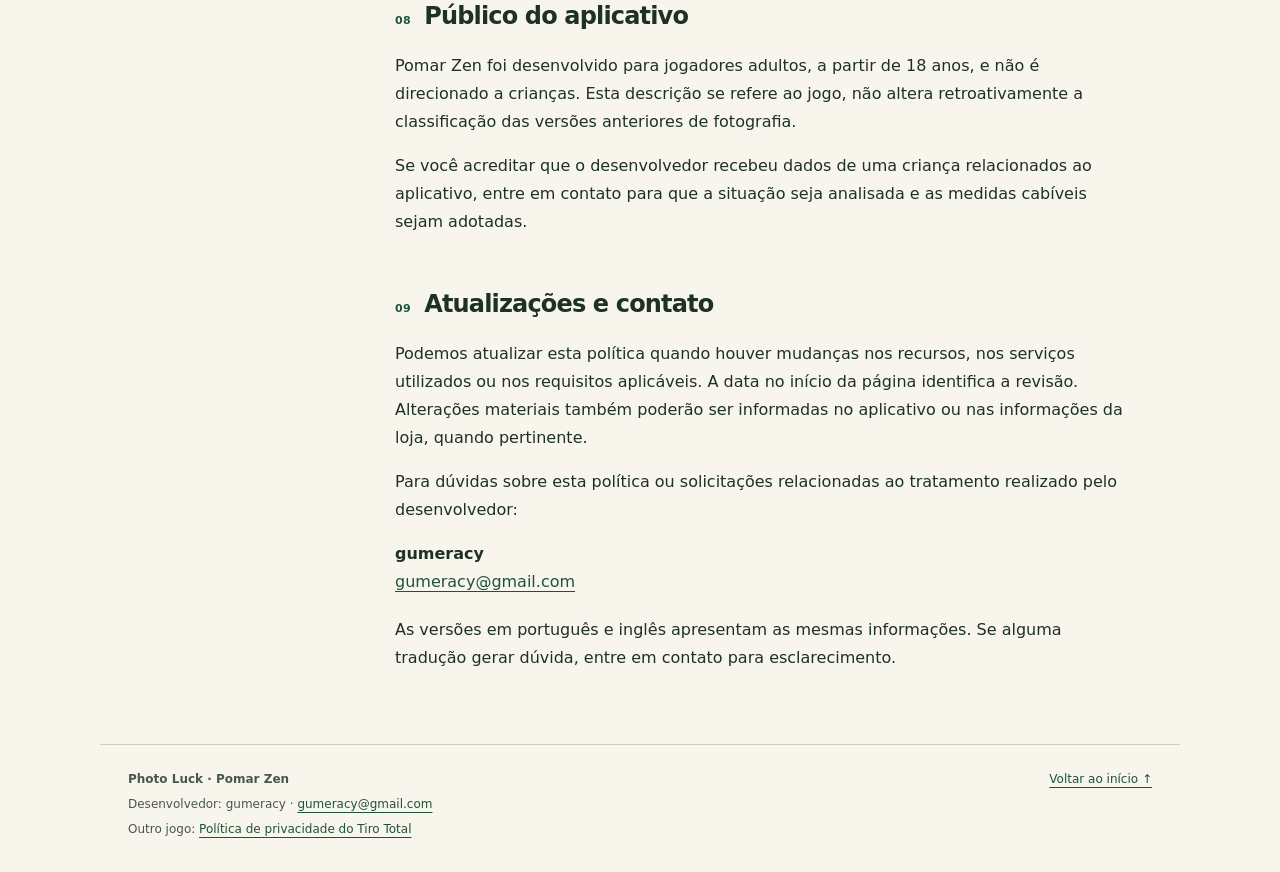
==== commit ad8938a9: "Add Tiro Total privacy policy in Portuguese and English" ====
--- a/index.html
+++ b/index.html
@@ -29,6 +29,6 @@
 <section id="contato" aria-labelledby="contato-title"><h2 id="contato-title"><span class="section-number">09</span>Atualizações e contato</h2><p>Podemos atualizar esta política quando houver mudanças nos recursos, nos serviços utilizados ou nos requisitos aplicáveis. A data no início da página identifica a revisão. Alterações materiais também poderão ser informadas no aplicativo ou nas informações da loja, quando pertinente.</p><p>Para dúvidas sobre esta política ou solicitações relacionadas ao tratamento realizado pelo desenvolvedor:</p><address><strong>gumeracy</strong><br><a href="mailto:gumeracy@gmail.com">gumeracy@gmail.com</a></address><p>As versões em português e inglês apresentam as mesmas informações. Se alguma tradução gerar dúvida, entre em contato para esclarecimento.</p></section>
 </article></div>
 </main>
-<footer class="site-footer"><div><strong>Photo Luck · Pomar Zen</strong><span>Desenvolvedor: gumeracy · <a href="mailto:gumeracy@gmail.com">gumeracy@gmail.com</a></span></div><a href="#inicio">Voltar ao início <span aria-hidden="true">↑</span></a></footer>
+<footer class="site-footer"><div><strong>Photo Luck · Pomar Zen</strong><span>Desenvolvedor: gumeracy · <a href="mailto:gumeracy@gmail.com">gumeracy@gmail.com</a></span><span>Outro jogo: <a href="tiro-total/privacy/">Política de privacidade do Tiro Total</a></span></div><a href="#inicio">Voltar ao início <span aria-hidden="true">↑</span></a></footer>
 </body>
 </html>
